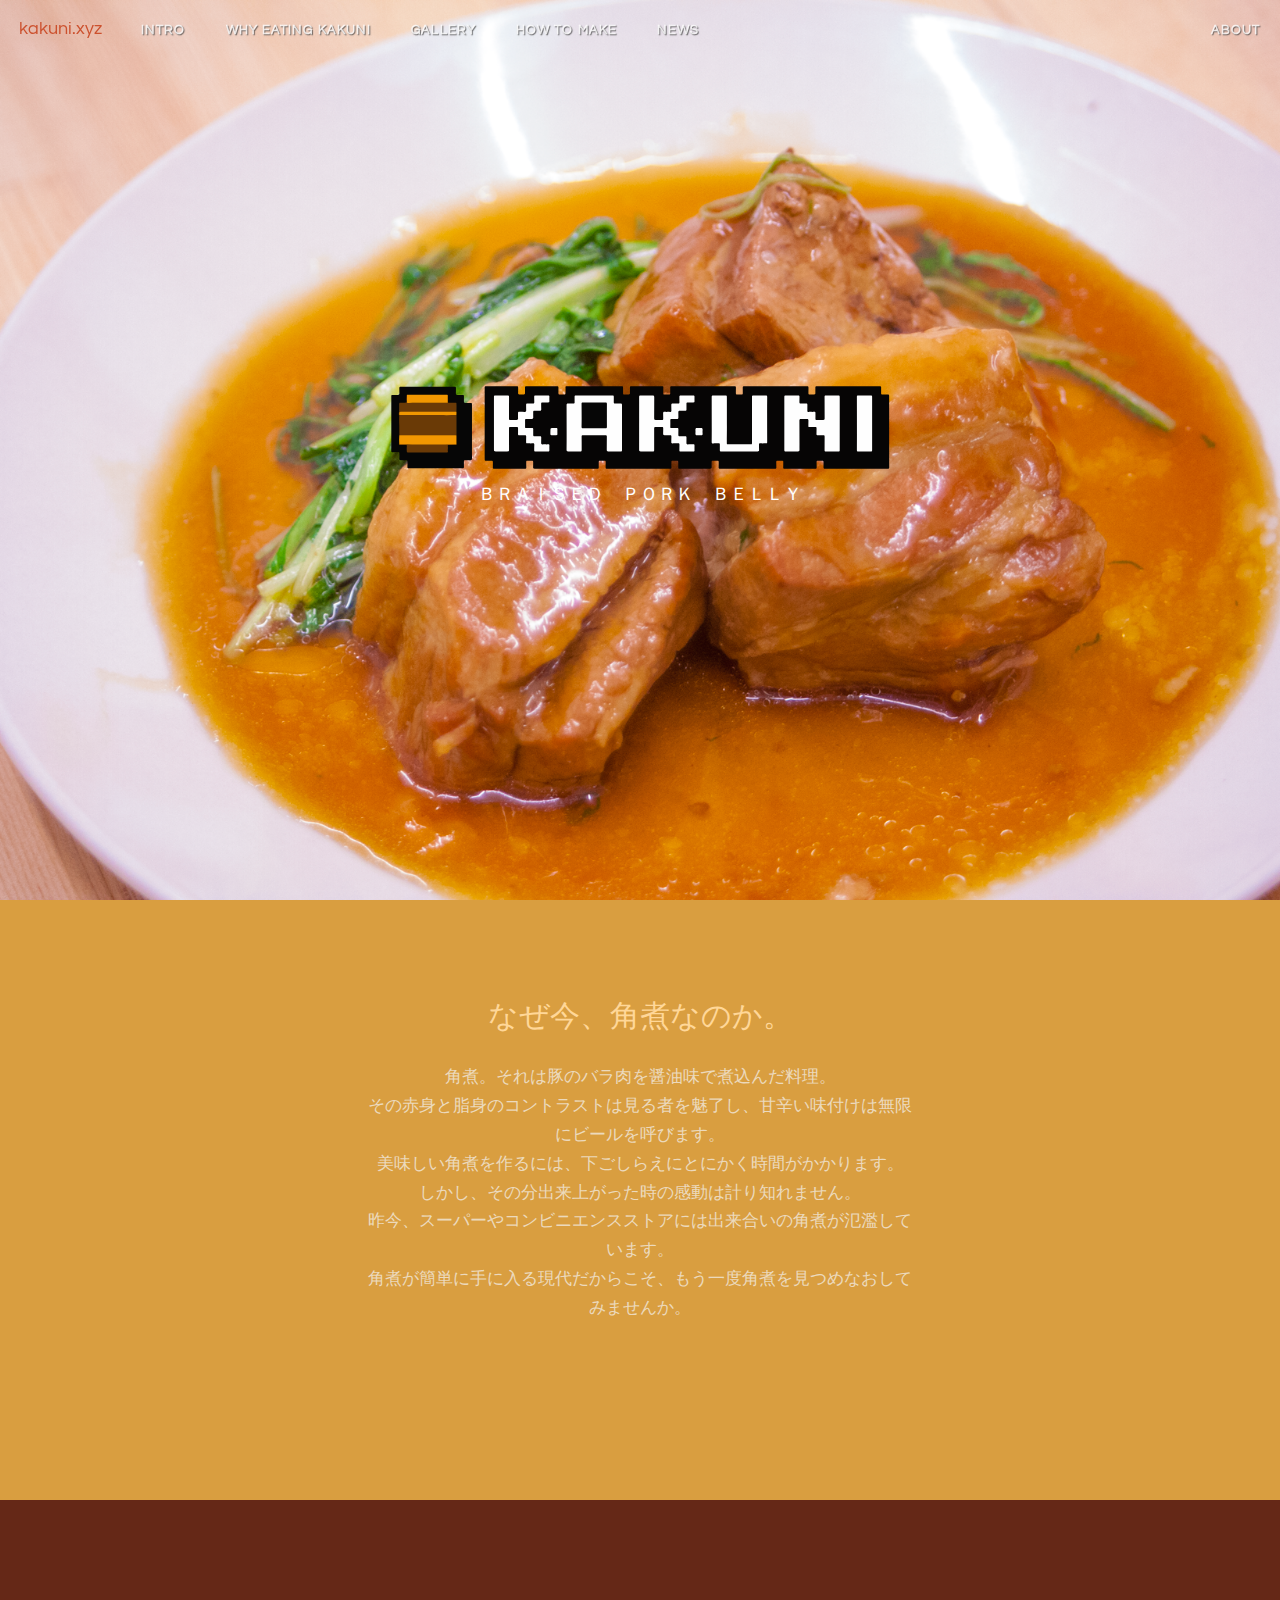
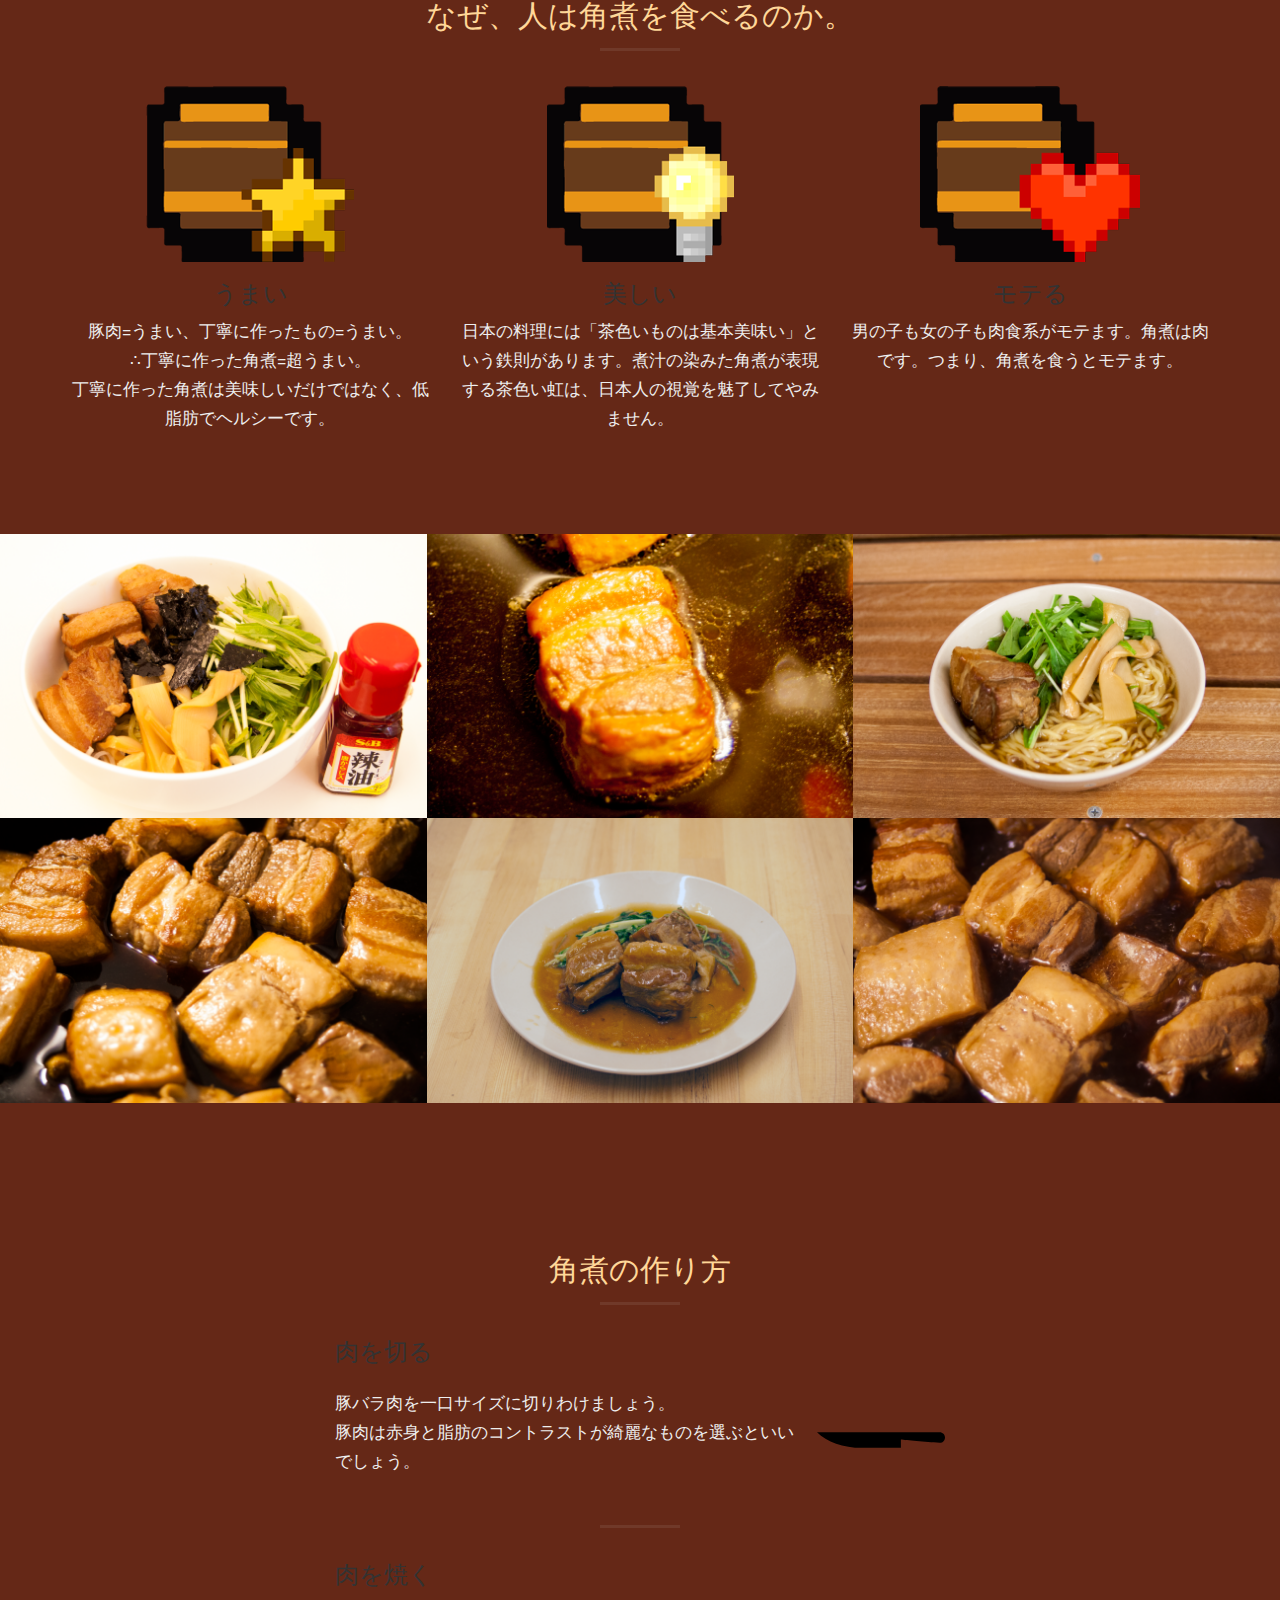
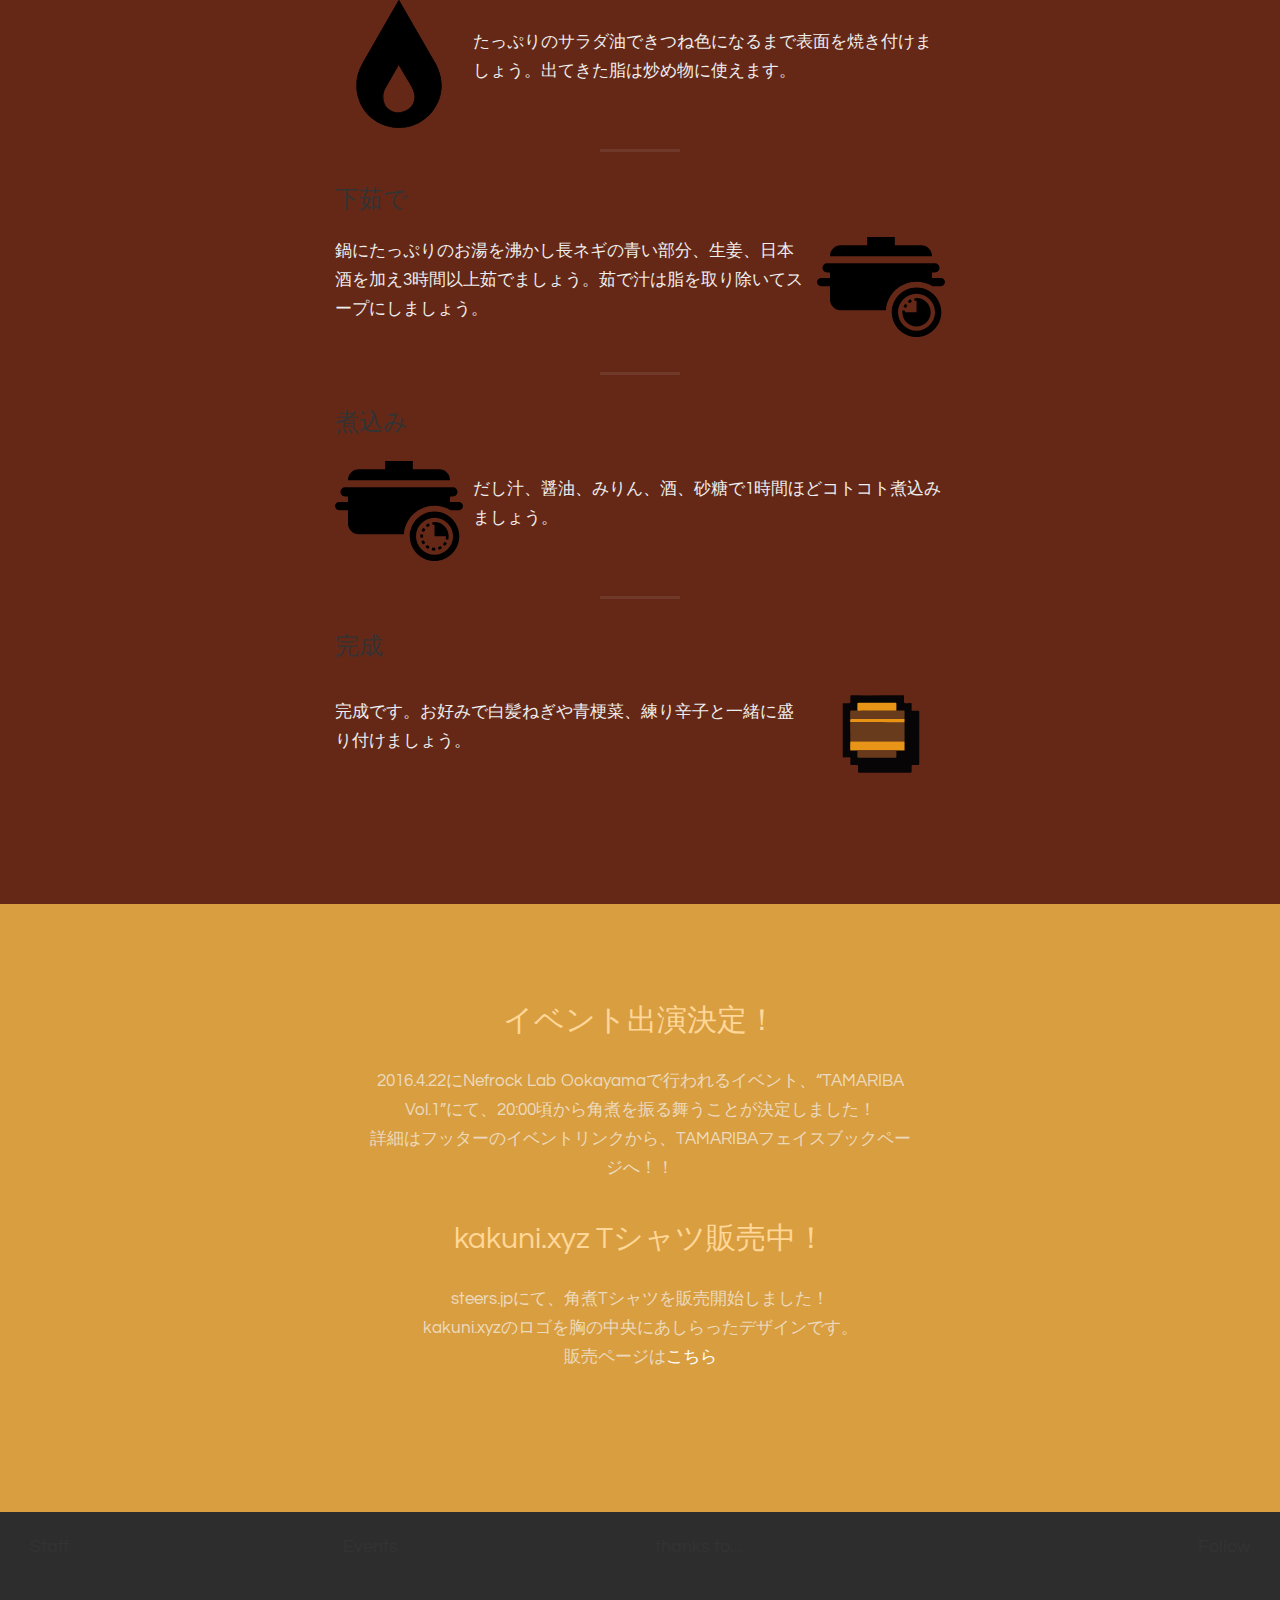
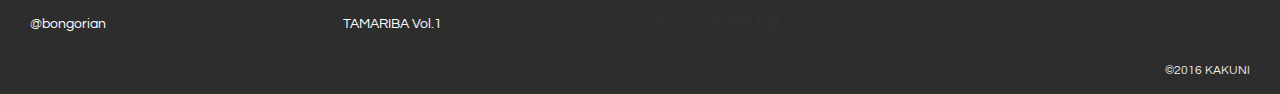
==== index.html2.html @ bc1be9c9 "test" ====
<!DOCTYPE html>
<html>
  <head>
    <meta charset="utf-8">
    <title>kakuni.xyz</title>
    <meta name="viewport" content="width=device-width, initial-scale=1.0">
    <meta name="generator" content="Codeply">
    <link rel="stylesheet" href="//maxcdn.bootstrapcdn.com/bootstrap/3.3.4/css/bootstrap.min.css" />
    <link href="//cdnjs.cloudflare.com/ajax/libs/animate.css/3.1.1/animate.min.css" rel="stylesheet" />
    <link rel="stylesheet" href="//code.ionicframework.com/ionicons/2.0.1/css/ionicons.min.css" />
    <link rel="stylesheet" href="css/styles.css" />
  </head>
  <body>
    <nav id="topNav" class="navbar navbar-default navbar-fixed-top">
        <div class="container-fluid">
            <div class="navbar-header">
                <button type="button" class="navbar-toggle collapsed" data-toggle="collapse" data-target="#bs-navbar">
                    <span class="sr-only">Toggle navigation</span>
                    <span class="icon-bar"></span>
                    <span class="icon-bar"></span>
                    <span class="icon-bar"></span>
                </button>
                <a class="navbar-brand page-scroll" href="#first">kakuni.xyz</a>
            </div>
            <div class="navbar-collapse collapse" id="bs-navbar">
                <ul class="nav navbar-nav">
                    <li>
                        <a class="page-scroll" href="#one">Intro</a>
                    </li>
                    <li>
                        <a class="page-scroll" href="#two">Why Eating kakuni</a>
                    </li>
                    <li>
                        <a class="page-scroll" href="#three">Gallery</a>
                    </li>
                    <li>
                        <a class="page-scroll" href="#four">How to Make</a>
                    </li>
                     <li>
                        <a class="page-scroll" href="#five">NEWS</a>
                    </li>
                    <!-- <li>
                        <a class="page-scroll" href="#last">Contact</a>
                    </li> -->
                </ul>
                <ul class="nav navbar-nav navbar-right">
                    <li>
                        <a class="page-scroll" data-toggle="modal" title="About kakuni.xyz" href="#aboutModal">About</a>
                    </li>
                </ul>
            </div>
        </div>
    </nav>
    <header id="first">
        <div class="header-content">
            <div class="inner">
                <object type="image/svg+xml" data="/logomark.svg" class="kakuni"></object>
                <h4>ＢＲＡＩＳＥＤ　ＰＯＲＫ　ＢＥＬＬＹ</h4>
            </div>
        </div>
        <video autoplay="" loop="" class="fillWidth fadeIn wow collapse in" data-wow-delay="1.5s"  id="video-background" preload="none">
            <source src="/kakuni.mp4"type="video/mp4">あなたのブラウザはvideoタグに対応していないため、ブラウザのアップデートをおすすめします。
        </video>
    </header>
    <section class="bg-primary" id="one">
        <div class="container">
            <div class="row">
                <div class="col-lg-6 col-lg-offset-3 col-md-8 col-md-offset-2 text-center">
                    <h2 class="margin-top-0 text-primary">なぜ今、角煮なのか。</h2>
                    <br>
                    <p class="text-faded">
                    角煮。それは豚のバラ肉を醤油味で煮込んだ料理。
                    <br>
                    その赤身と脂身のコントラストは見る者を魅了し、甘辛い味付けは無限にビールを呼びます。
                    <br>
                    美味しい角煮を作るには、下ごしらえにとにかく時間がかかります。<br>しかし、その分出来上がった時の感動は計り知れません。
                    <br>
                    昨今、スーパーやコンビニエンスストアには出来合いの角煮が氾濫しています。
                    <br>
                    角煮が簡単に手に入る現代だからこそ、もう一度角煮を見つめなおしてみませんか。
                    </p>
                </div>
            </div>
        </div>
    </section>
    <section id="two">
        <div class="container">
            <div class="row">
                <div class="col-lg-12 text-center">
                    <h2 class="margin-top-0 text-primary">なぜ、人は角煮を食べるのか。</h2>
                    <hr class="primary">
                </div>
            </div>
        </div>
        <div class="container">
            <div class="row">
                <div class="col-lg-4 col-md-4 text-center">
                    <div class="feature">
                        <img src=/img/assets/kakuni_star.png class="fadeIn" data-wow-delay=".3s">
                        <h3>うまい</h3>
                        <p class="text-muted">豚肉=うまい、丁寧に作ったもの=うまい。
                        <br>∴丁寧に作った角煮=超うまい。
                        <br>丁寧に作った角煮は美味しいだけではなく、低脂肪でヘルシーです。
                        </p>
                    </div>
                </div>
                <div class="col-lg-4 col-md-4 text-center">
                    <div class="feature">
                        <img src=/img/assets/kakuni_light.png class="fadeInUp" data-wow-delay=".2s">
                        <h3>美しい</h3>
                        <p class="text-muted">日本の料理には「茶色いものは基本美味い」という鉄則があります。煮汁の染みた角煮が表現する茶色い虹は、日本人の視覚を魅了してやみません。</p>
                    </div>
                </div>
                <div class="col-lg-4 col-md-4 text-center">
                    <div class="feature">
                        <img src=/img/assets/kakuni_heart.png class="fadeIn" data-wow-delay=".3s">
                        <h3>モテる</h3>
                        <p class="text-muted">男の子も女の子も肉食系がモテます。角煮は肉です。つまり、角煮を食うとモテます。</p>
                    </div>
                </div>
            </div>
        </div>
    </section>
    <section id="three" class="no-padding">
        <div class="container-fluid">
            <div class="row no-gutter">
                <div class="col-lg-4 col-sm-6">
                    <a href="#galleryModal" class="gallery-box" data-toggle="modal" data-src="/img/gallery/06.png">
                        <img src="/img/gallery/06.png" class="img-responsive" alt="Image 1">
                        <div class="gallery-box-caption">
                            <div class="gallery-box-content">
                                <div>
                                    <i class="icon-lg ion-ios-search"></i>
                                    角煮油そば
                                </div>
                            </div>
                        </div>
                    </a>
                </div>
                <div class="col-lg-4 col-sm-6">
                    <a href="#galleryModal" class="gallery-box" data-toggle="modal" data-src="/img/gallery/05.png">
                        <img src="/img/gallery/05.png" class="img-responsive" alt="Image 2">
                        <div class="gallery-box-caption">
                            <div class="gallery-box-content">
                                <div>
                                    <i class="icon-lg ion-ios-search"></i>
                                    角煮アップ
                                </div>
                            </div>
                        </div>
                    </a>
                </div>
                <div class="col-lg-4 col-sm-6">
                    <a href="#galleryModal" class="gallery-box" data-toggle="modal" data-src="/img/gallery/04.png">
                        <img src="/img/gallery/04.png" class="img-responsive" alt="Image 3">
                        <div class="gallery-box-caption">
                            <div class="gallery-box-content">
                                <div>
                                    <i class="icon-lg ion-ios-search"></i>
                                    角煮ラーメン
                                </div>
                            </div>
                        </div>
                    </a>
                </div>
                <div class="col-lg-4 col-sm-6">
                    <a href="#galleryModal" class="gallery-box" data-toggle="modal" data-src="/img/gallery/03.png">
                        <img src="/img/gallery/03.png" class="img-responsive" alt="Image 4">
                        <div class="gallery-box-caption">
                            <div class="gallery-box-content">
                                <div>
                                    <i class="icon-lg ion-ios-search"></i>
                                    角煮達 1
                                </div>
                            </div>
                        </div>
                    </a>
                </div>
                <div class="col-lg-4 col-sm-6">
                    <a href="#galleryModal" class="gallery-box" data-toggle="modal" data-src="/img/gallery/01.png">
                        <img src="/img/gallery/01.png" class="img-responsive" alt="Image 5">
                        <div class="gallery-box-caption">
                            <div class="gallery-box-content">
                                <div>
                                    <i class="icon-lg ion-ios-search"></i>
                                    角煮
                                </div>
                            </div>
                        </div>
                    </a>
                </div>
                <div class="col-lg-4 col-sm-6">
                    <a href="#galleryModal" class="gallery-box" data-toggle="modal" data-src="/img/gallery/02.png">
                        <img src="/img/gallery/02.png" class="img-responsive" alt="Image 6">
                        <div class="gallery-box-caption">
                            <div class="gallery-box-content">
                                <div>
                                    <i class="icon-lg ion-ios-search"></i>
                                    角煮達 2
                                </div>
                            </div>
                        </div>
                    </a>
                </div>
            </div>
        </div>
    </section>
    <section class="container-fluid" id="four">
        <div class="row">
            <div class="col-xs-10 col-xs-offset-1 col-sm-6 col-sm-offset-3 col-md-6 col-md-offset-3">
                <h2 class="text-center text-primary">角煮の作り方</h2>
                <hr>
                <div class="media wow fadeInRight">
                    <h3>肉を切る</h3>
                    <div class="media-body media-middle">
                        <p>豚バラ肉を一口サイズに切りわけましょう。
                        <br>豚肉は赤身と脂肪のコントラストが綺麗なものを選ぶといいでしょう。</p>
                    </div>
                    <div class="media-right">
                        <object type="image/svg+xml" class="icon-lg" data="/img/assets/cut.svg" ></object>
                    </div>
                </div>
                <hr>
                <div class="media wow fadeIn">
                    <h3>肉を焼く</h3>
                    <div class="media-left">
                        <object type="image/svg+xml" class="icon-lg" data="/img/assets/fire.svg" ></object>
                    </div>
                    <div class="media-body media-middle">
                        <p>たっぷりのサラダ油できつね色になるまで表面を焼き付けましょう。出てきた脂は炒め物に使えます。</p>
                    </div>
                </div>
                <hr>
                <div class="media wow fadeInRight">
                    <h3>下茹で</h3>
                    <div class="media-body media-middle">
                        <p>鍋にたっぷりのお湯を沸かし長ネギの青い部分、生姜、日本酒を加え3時間以上茹でましょう。茹で汁は脂を取り除いてスープにしましょう。</p>
                    </div>
                    <div class="media-right">
                    <object type="image/svg+xml" class="icon-lg" data="/img/assets/shitayude.svg" ></object>
                    </div>
                </div>
                <hr>
                <div class="media wow fadeIn">
                    <h3>煮込み</h3>
                    <div class="media-left">
                        <object type="image/svg+xml" class="icon-lg" data="/img/assets/nikomi.svg"></object>
                    </div>
                    <div class="media-body media-middle">
                        <p>だし汁、醤油、みりん、酒、砂糖で1時間ほどコトコト煮込みましょう。</p>
                    </div>
                </div>
                <hr>
                <div class="media wow fadeInRight">
                    <h3>完成</h3>
                    <div class="media-body media-middle">
                        <p>完成です。お好みで白髪ねぎや青梗菜、練り辛子と一緒に盛り付けましょう。</p>
                    </div>
                    <div class="media-right">
                        <object type="image/svg+xml" data="/img/assets/kakuni.svg" width="128px" height="128px"></object>
                    </div>
                </div>
            </div>
        </div>
    </section>
    <section class="bg-primary" id="five">
        <div class="container">
            <div class="row">
                <div class="col-lg-6 col-lg-offset-3 col-md-8 col-md-offset-2 text-center">
                    <h2 class="margin-top-0 text-primary">イベント出演決定！</h2>
                    <br>
                    <p class="text-faded">
                        2016.4.22にNefrock Lab Ookayamaで行われるイベント、“TAMARIBA Vol.1”にて、20:00頃から角煮を振る舞うことが決定しました！
                        <br>
                        詳細はフッターのイベントリンクから、TAMARIBAフェイスブックページへ！！
                    </p>
                    <br>
                    <h2 class="margin-top-0 text-primary">kakuni.xyz Tシャツ販売中！</h2>
                     <br>
                    <p class="text-faded">
                        steers.jpにて、角煮Tシャツを販売開始しました！
                        <br>
                        kakuni.xyzのロゴを胸の中央にあしらったデザインです。
                        <br>
                        販売ページは<a href="https://steers.jp/c/kakuni">こちら</a>
                    </p>
                    <br>
                </div>
            </div>
        </div>
    </section>
     <!-- <section class="container-fluid" id="five">
        <div class="row">
            <div class="col-xs-10 col-xs-offset-1 col-sm-6 col-sm-offset-3 col-md-4 col-md-offset-4">
                <h2 class="text-center text-primary">角煮の作り方</h2>
                <hr>
                <div class="media wow fadeInRight">
                    <h3>Simple</h3>
                    <div class="media-body media-middle">
                        <p>What could be easier? Get started fast with this landing page starter theme.</p>
                    </div>
                    <div class="media-right">
                        <i class="icon-lg ion-ios-bolt-outline"></i>
                    </div>
                </div>
                <hr>
                <div class="media wow fadeIn">
                    <h3>Free</h3>
                    <div class="media-left">
                        <a href="#alertModal" data-toggle="modal" data-target="#alertModal"><i class="icon-lg ion-ios-cloud-download-outline"></i></a>
                    </div>
                    <div class="media-body media-middle">
                        <p>Yes, please. Grab it for yourself, and make something awesome with this.</p>
                    </div>
                </div>
                <hr>
                <div class="media wow fadeInRight">
                    <h3>Unique</h3>
                    <div class="media-body media-middle">
                        <p>Because you don't want your Bootstrap site, to look like a Bootstrap site.</p>
                    </div>
                    <div class="media-right">
                        <i class="icon-lg ion-ios-snowy"></i>
                    </div>
                </div>
                <hr>
                <div class="media wow fadeIn">
                    <h3>Popular</h3>
                    <div class="media-left">
                        <i class="icon-lg ion-ios-heart-outline"></i>
                    </div>
                    <div class="media-body media-middle">
                        <p>There's good reason why Bootstrap is the most used frontend framework in the world.</p>
                    </div>
                </div>
                <hr>
                <div class="media wow fadeInRight">
                    <h3>Tested</h3>
                    <div class="media-body media-middle">
                        <p>Bootstrap is matured and well-tested. It's a stable codebase that provides consistency.</p>
                    </div>
                    <div class="media-right">
                        <i class="icon-lg ion-ios-flask-outline"></i>
                    </div>
                </div>
            </div>
        </div>
    </section> -->
    <footer id="footer">
        <div class="container-fluid">
            <div class="row">
                <div class="col-xs-6 col-sm-3 column">
                    <h4>Staff</h4>
                    <br>
                    <br>
                    <h5><a href="http://bongorian.com">@bongorian</a></h5>
                </div>
                <div class="col-xs-6 col-sm-3 column">
                    <h4>Events</h4>
                    <br>
                    <br>
                    <h5><a href="https://www.facebook.com/events/471604323050695/">TAMARIBA Vol.1</a></h5>
                </div>
                <div class="col-xs-12 col-sm-3 column">
                    <h4>thanks to...</h4>
                    <br>
                    <br>
                    <h5>すべての角煮好き達</h5>
                </div>
                <div class="col-xs-12 col-sm-3 text-right">
                    <h4>Follow</h4>
                    <ul class="list-inline">
                      <li><a rel="nofollow" href="" title="Twitter"><i class="icon-lg ion-social-twitter-outline"></i></a>&nbsp;</li>
                      <li><a rel="nofollow" href="https://www.facebook.com/events/471604323050695/" title="Facebook"><i class="icon-lg ion-social-facebook-outline"></i></a>&nbsp;</li>
                    </ul>
                </div>
            </div>
            <br/>
            <span class="pull-right text-muted small">©2016 KAKUNI</span>
        </div>
    </footer>
    <div id="galleryModal" class="modal fade" tabindex="-1" role="dialog" aria-hidden="true">
        <div class="modal-dialog modal-lg">
        <div class="modal-content">
        	<div class="modal-body">
        		<img src="//placehold.it/1200x700/222?text=..." id="galleryImage" class="img-responsive" />
        		<p>
        		    <br/>
        		    <button class="btn btn-primary btn-lg center-block" data-dismiss="modal" aria-hidden="true">閉じる<i class="ion-android-close"></i></button>
        		</p>
        	</div>
        </div>
        </div>
    </div>
    <div id="aboutModal" class="modal fade" tabindex="-1" role="dialog" aria-hidden="true">
        <div class="modal-dialog">
        <div class="modal-content">
        	<div class="modal-body">
        		<h2 class="text-center">kakuni.xyzについて</h2>
        		<h5 class="text-center">
        		  “角煮好きの、角煮好きによる、ただの悪ふざけ”
        		</h5>
                <img src="/img/fujiwara.jpg"　width="240px" height="240px">
        		<p class="text-justify">
                    <br>
        		    kakuni.xyzは藤原知幾による角煮の啓蒙サイトです。
                    <br>
                    藤原知幾  (Tomonori FUJIWARA)
                    <br>
                    1992年大分県出身の角煮アーティスト。
                    <br>
                    現在は大岡山NefRock Lab. Ookayamaを拠点に、豚の角煮にとどまらず幅広い食材をテーマに創作活動を続けている。
                    <br>
                    代表作は「豚の角煮」「フライパンビビンバ」など。
                    <br>
        		</p>
        		<button class="btn btn-primary btn-lg center-block" data-dismiss="modal" aria-hidden="true"> OK </button>
        	</div>
        </div>
        </div>
    </div>
    <!--scripts loaded here from cdn for performance -->
    <script src="//ajax.googleapis.com/ajax/libs/jquery/1.9.1/jquery.min.js"></script>
    <script src="//maxcdn.bootstrapcdn.com/bootstrap/3.3.4/js/bootstrap.min.js"></script>
    <script src="//cdnjs.cloudflare.com/ajax/libs/jquery-easing/1.3/jquery.easing.min.js"></script>
    <script src="//cdnjs.cloudflare.com/ajax/libs/wow/1.1.2/wow.js"></script>
    <script src="js/scripts.js"></script>
  </body>
</html>
---- css/styles.css ----
/*

Landing Zero theme - A free landing page theme from BootstrapZero
http://www.bootstrapzero.com

*/

@import url(https://fonts.googleapis.com/css?family=Questrial);
@import url(http://fonts.googleapis.com/css?family=Dancing+Script:700);


@font-face {
  font-family: 'MisakiGothic';
  src: url('fonts/MisakiGothic.woff') format('woff'),
       url('fonts/MisakiGothic.ttf') format('truetype'),
       url('fonts/MisakiGothic.svg#MisakiGothic') format('svg');
  font-weight: normal;
  font-style: normal;
}


html,
body {
    width: 100%;
    height: 100%;
}

body {
    font-family: 'Questrial','Helvetica Neue',Arial,sans-serif;
    background-color: #652817; //背景色
    color: #d3d3d3;
    webkit-tap-highlight-color: #222;
}

hr {
    max-width: 80px;
    border-width: 3px;
    opacity: 0.09;
    margin-top: 15px;
    margin-bottom: 15px;
}

hr.light {
    border-color: #fff;
}

a {
    color: #ffffff; //リンクの色
    -webkit-transition: all .35s;
    -moz-transition: all .35s;
    transition: all .35s;
}

a:hover,
a:focus {
    color: #; //リンクのhover後
    outline: 0; 
}

h1,h2,h3,h4,h5,h6, {
    font-family: 'MisakiGothic';
    color: #777;
}

p {
    font-size: 17px;
    line-height: 1.7;
    margin-bottom: 20px;
    color: #eee;
}

.kakuni{
    width:50%;
}

.wide-space {
    letter-spacing: 1.6px;
}

.icon-lg {
    font-size: 50px;
    line-height: 18px;
}

.bg-primary {
    background-color: #d99e40;
}

.bg-dark {
    color: #eee;
    background-color: #222;
}

.cursive {
    font-family: 'Dancing Script', cursive;
    text-transform: none;
}

.text-faded {
    color: rgba(245,245,245,0.7);
}

.text-dark, .text-muted {
    color: #eee;
}

.text-primary {
    color: #FFD798;
}

.modal-content {
    background-color: #d99e40;
}

#aboutModal img{
    border-radius: 240px;
  -webkit-border-radius: 240px;
  -moz-border-radius: 240px;
}

section {
    padding: 70px 0;
}

aside {
    padding: 50px 0;
}

footer {
    padding: 15px;
}

.no-padding {
    padding: 0;
}

.navbar-default {
    border-color: rgba(35,35,35,.05);
    font-family: 'Questrial','Helvetica Neue',Arial,sans-serif;
    background-color: #d99e40; //
    -webkit-transition: all .4s;
    -moz-transition: all .4s;
    transition: all .4s;
}

.navbar-header > .navbar-brand {
    font-family: 'Questrial','Helvetica Neue',Arial,sans-serif;
    color: #FFD798;
    padding: 15px;
    -webkit-transition: padding .2s ease-in;
    -moz-transition: padding .2s ease-in;
    transition: padding .2s ease-in;
}

.navbar-header > .navbar-brand:hover,
.navbar-header > .navbar-brand:focus {
    color: #652817;
}

.navbar-default .navbar-toggle:focus, .navbar-default .navbar-toggle:hover {
    background-color: #ddd; //ボタンの背景色
}
.navbar-default .navbar-toggle, .navbar-default .navbar-collapse {
    border-color: transparent;
}

.navbar-default .nav > li>a,
.navbar-default .nav>li>a:focus {
    text-transform: uppercase;
    font-size: 13px;
    font-weight: 700;
    /*color: #eee;*/
}

.navbar-default .nav > li>a:hover,
.navbar-default .nav>li>a:focus:hover {
    color: #FFD798;
}

.navbar-default .nav > li.active>a,
.navbar-default .nav>li.active>a:focus {
    color: #FFD798 !important;
    background-color: transparent;
}

.navbar-default .nav > li.active>a:hover,
.navbar-default .nav>li.active>a:focus:hover
{
    background-color: transparent;
}

.icon-lg{
    width:128px;
    height:128px;
}


@media(min-width:768px) {
    .navbar-default {
        border-color: transparent;
        background-color: transparent;
        min-height: 60px;
    }

    .navbar-header > .navbar-brand {
        color: rgba(255,255,255,0.7);
        padding: 19px;
    }

    .navbar-default .navbar-header .navbar-brand:hover,
    .navbar-default .navbar-header .navbar-brand:focus {
        color: #CC512E;
    }

    .navbar-default .nav > li>a,
    .navbar-default .nav>li>a:focus {
        color: rgba(255,255,255,0.8);
        padding: 20px;
        letter-spacing: 1.1px;
        text-shadow: 1px 1px 1px rgba(60,60,60,0.7);
    }

    .navbar-default .nav > li>a:hover,
    .navbar-default .nav>li>a:focus:hover {
        color: #fefefe;
    }

    .navbar-default.affix {
        border-color: rgba(34,34,34,.05);
        background-color: #222;
    }

    .navbar-default.affix .navbar-header .navbar-brand {
        font-size: 15px;
        color: #FFD798;
        padding: 20px;
        letter-spacing: 1px;
    }

    .navbar-default.affix .navbar-header .navbar-brand:hover,
    .navbar-default.affix .navbar-header .navbar-brand:focus {
        color: #652817;
    }

    .navbar-default.affix .nav > li>a,
    .navbar-default.affix .nav>li>a:focus {
        color: #ddd;
        text-shadow: 1px 1px 1px rgba(30,30,30,0.7);
    }

    .navbar-default.affix .nav > li>a:hover,
    .navbar-default.affix .nav>li>a:focus:hover {
        color: #FFD798;
    }
}

header {
    position: relative;
    min-height: auto;
    text-align: center;
    color: #fff;
    width: 100%;
    background-color: #c9c9c9;
    background-image: url('/img/kakuni.png');
    background-position: center;
    -webkit-background-size: cover;
    -moz-background-size: cover;
    background-size: cover;
    -o-background-size: cover;
}

header .header-content {
    position: relative;
    width: 100%;
    padding: 100px 15px;
    text-align: center;
    z-index: 2;
}

header .header-content .inner h1 {
    margin-top: 0;
    margin-bottom: 0;
}

header .header-content .inner p {
    margin-bottom: 50px;
    font-size: 16px;
    font-weight: 300;
    color: rgba(255,255,255,0.7);
}

#video-background {
  position: absolute;
  right: 0; 
  bottom: 0;
  min-width: 100%; 
  min-height: 100%;
  width: auto; 
  height: auto;
  z-index: 1;
}

#video-background.collapsing {
  display:none;
}

footer {
    background-color:#2d2d2d;
}

@media(min-width:768px) {
    .icon-lg {
        font-size: 80px;
    }
    
    header {
        min-height: 100%;
    }

    header .header-content {
        position: absolute;
        top: 50%;
        padding: 0 50px;
        -webkit-transform: translateY(-50%);
        -ms-transform: translateY(-50%);
        transform: translateY(-50%);
    }

    header .header-content .inner {
        margin-right: auto;
        margin-left: auto;
        max-width: 1000px;
    }

    header .header-content .inner h1 {
        font-size: 53px;
    }

    header .header-content .inner p {
        margin-right: auto;
        margin-left: auto;
        max-width: 80%;
        font-size: 18px;
    }

    
    section {
        min-height: 600px;
        padding: 100px 0;
    }

}

.form-control {
    display: block;
    width: 100%;
    height: 35px;
    padding: 6px 12px;
    font-size: 14px;
    line-height: 1.5;
    color: #eee;
    background-color: #36333d;
    background-image: none;
    border: 1px solid #36333d;
    border-radius: 4px;
    box-shadow: inset 0 1px 1px rgba(0, 0, 0, 0.075);
    transition: border-color ease-in-out .15s, box-shadow ease-in-out .15s;
}

.form-control:focus {
    color: #222;
    background-color: #ccc;
    box-shadow: none;
}

textarea {
    resize: none;
}

.margin-top-0 {
    margin-top: 0;
}

.feature {
    margin: 50px auto 0;
    max-width: 400px;
}

@media(min-width:992px) {
    .feature {
        margin: 20px auto 0;
    }
}

.feature p {
    margin-bottom: 0;
}

.call-to-action h2 {
    margin: 0 auto 20px;
}

.gallery-box {
    display: block;
    position: relative;
    margin: 0 auto;
    max-width: 650px;
    overflow:hidden;
}

.gallery-box .gallery-box-caption {
    display: block;
    position: absolute;
    bottom: 0;
    width: 100%;
    height: 100%;
    text-align: center;
    color: #fff;
    opacity: 0;
    background: rgba(44,44,44,.8);
    -webkit-transition: all .35s;
    -moz-transition: all .35s;
    transition: all .35s;
}

.gallery-box .gallery-box-caption .gallery-box-content {
    position: absolute;
    top: 50%;
    width: 100%;
    text-align: center;
    transform: translateY(-50%);
}

.gallery-box:hover .gallery-box-caption {
    opacity: 1;
}

.gallery-box:hover img {
    -webkit-transform: scale(1.1);
    -ms-transform: scale(1.1);
    transform: scale(1.1);
}

.gallery-box img {
    -webkit-transition: all 300ms ease-in-out;
    transition: all 300ms ease-in-out;
}

.no-gutter > [class*=col-] {
    padding-right: 0;
    padding-left: 0;
}

.btn-default {
    border-color: #fff;
    color: #222;
    background-color: #fff;
    -webkit-transition: all .35s;
    -moz-transition: all .35s;
    transition: all .35s;
}

.btn-default:hover,
.btn-default:focus,
.btn-default.focus,
.btn-default:active,
.btn-default.active,
.open > .dropdown-toggle.btn-default {
    border-color: #ededed;
    color: #222;
    background-color: #f2f2f2;
    opacity: 0.7;
}

.btn-default:active,
.btn-default.active,
.open > .dropdown-toggle.btn-default {
    background-image: none;
}

.btn-default.disabled,
.btn-default[disabled],
fieldset[disabled] .btn-default,
.btn-default.disabled:hover,
.btn-default[disabled]:hover,
fieldset[disabled] .btn-default:hover,
.btn-default.disabled:focus,
.btn-default[disabled]:focus,
fieldset[disabled] .btn-default:focus,
.btn-default.disabled.focus,
.btn-default[disabled].focus,
fieldset[disabled] .btn-default.focus,
.btn-default.disabled:active,
.btn-default[disabled]:active,
fieldset[disabled] .btn-default:active,
.btn-default.disabled.active,
.btn-default[disabled].active,
fieldset[disabled] .btn-default.active {
    border-color: #fff;
    background-color: #fff;
    opacity: 0.7;
}

.btn-default .badge {
    color: #fff;
    background-color: #222;
}

.btn.btn-primary {
    background-color: transparent;
    border:1px solid #f0f0f0;
    border-color:#f0f0f0;
    -webkit-transition: all .35s;
    -moz-transition: all .35s;
    transition: all .35s;
}

.btn.btn-primary:hover {
    opacity: 0.7;
}

.btn {
    border: 0;
    border-radius: 290px;
    font-family: 'Helvetica Neue',Arial,sans-serif;
}

.btn-xl {
    padding: 15px 30px;
    font-size: 20px;
}

::-moz-selection {
    text-shadow: none;
    color: #fff;
    background: #222;
}

::selection {
    text-shadow: none;
    color: #fff;
    background: #222;
}

img::selection {
    color: #fff;
    background: 0 0;
}

img::-moz-selection {
    color: #fff;
    background: 0 0;
}
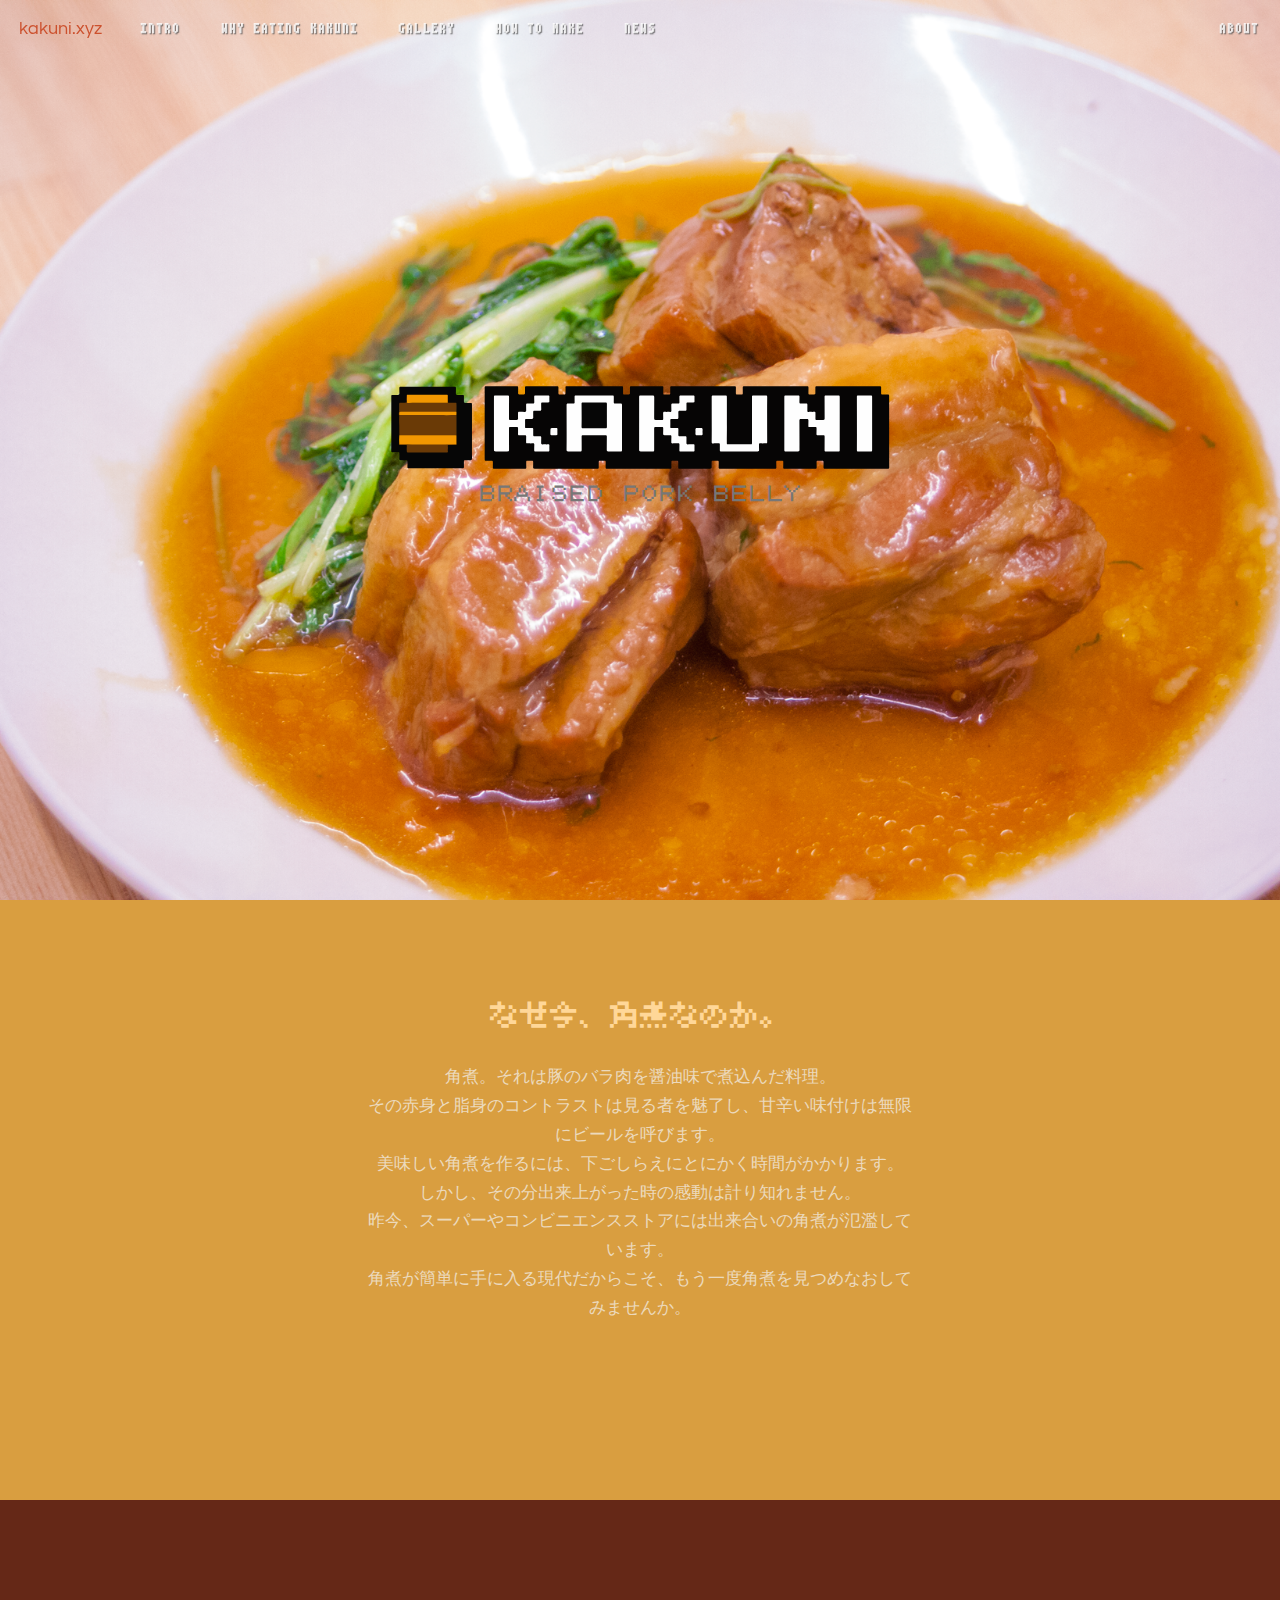
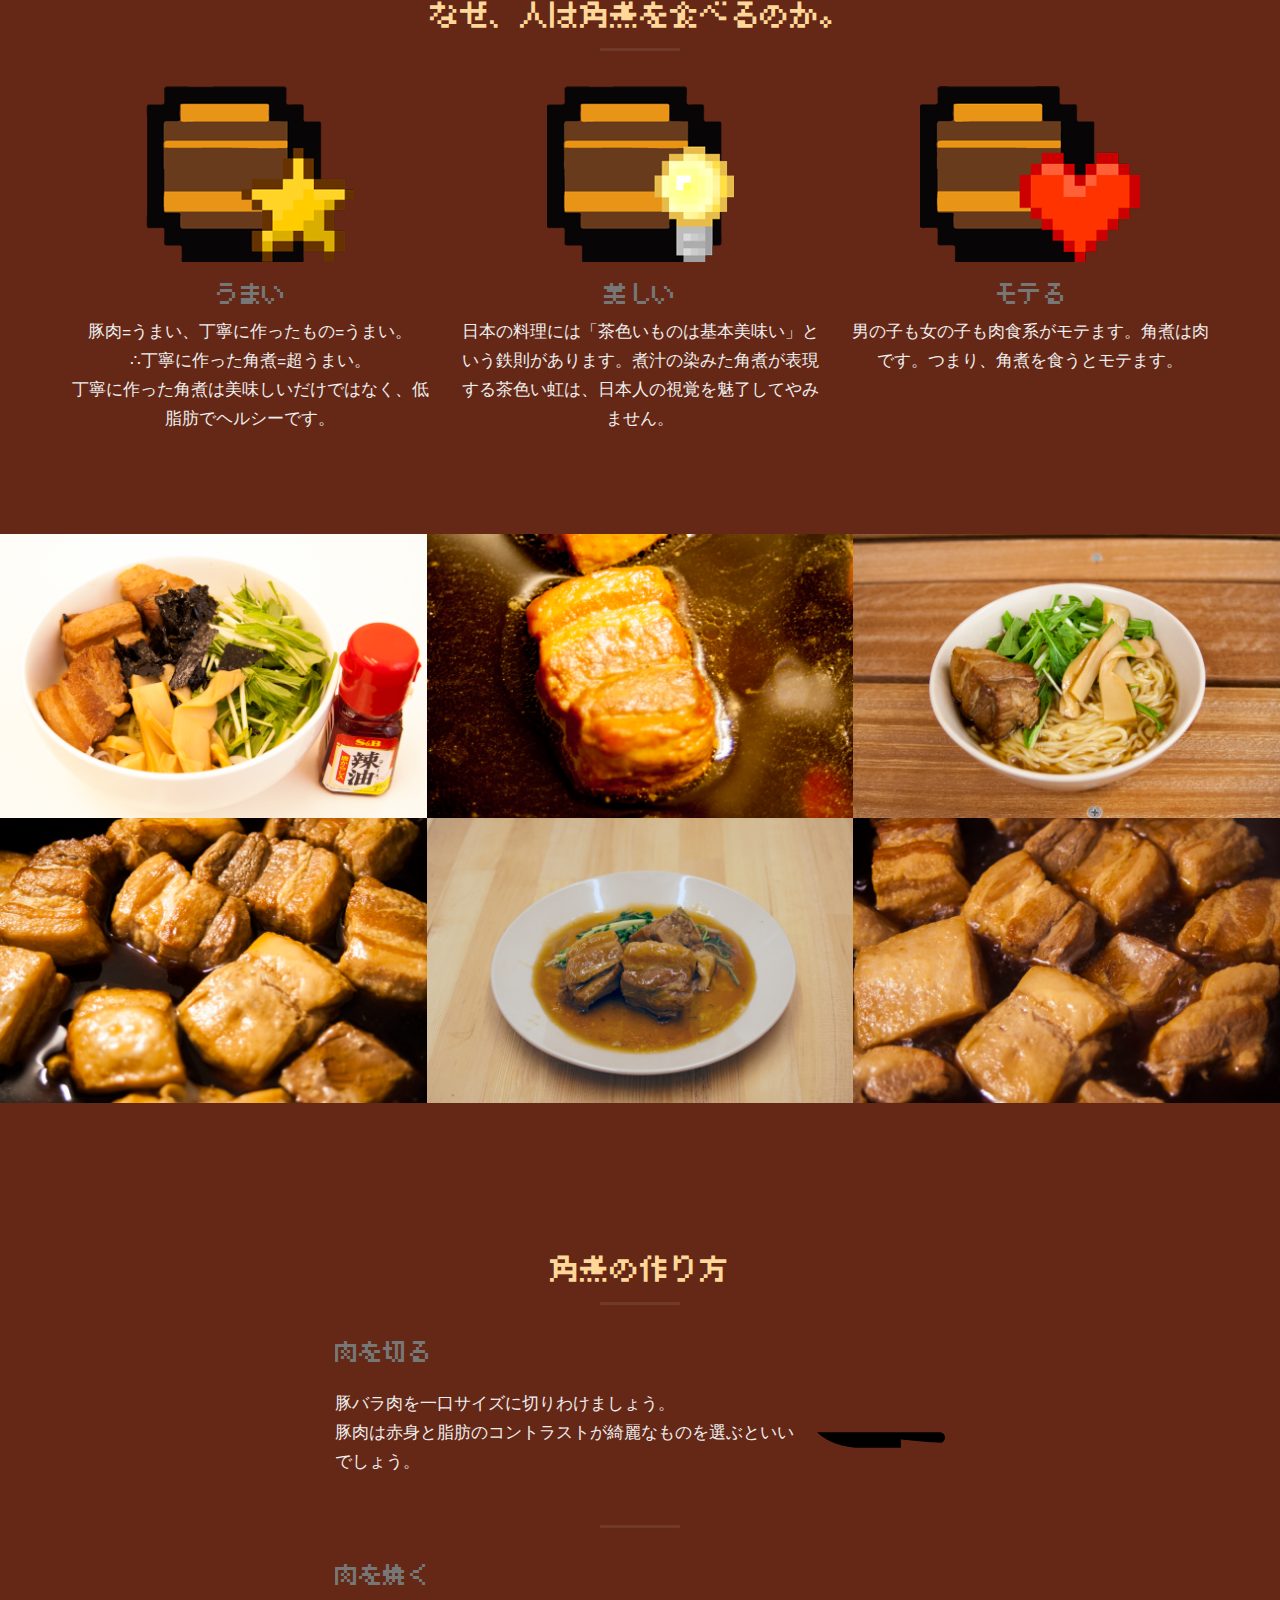
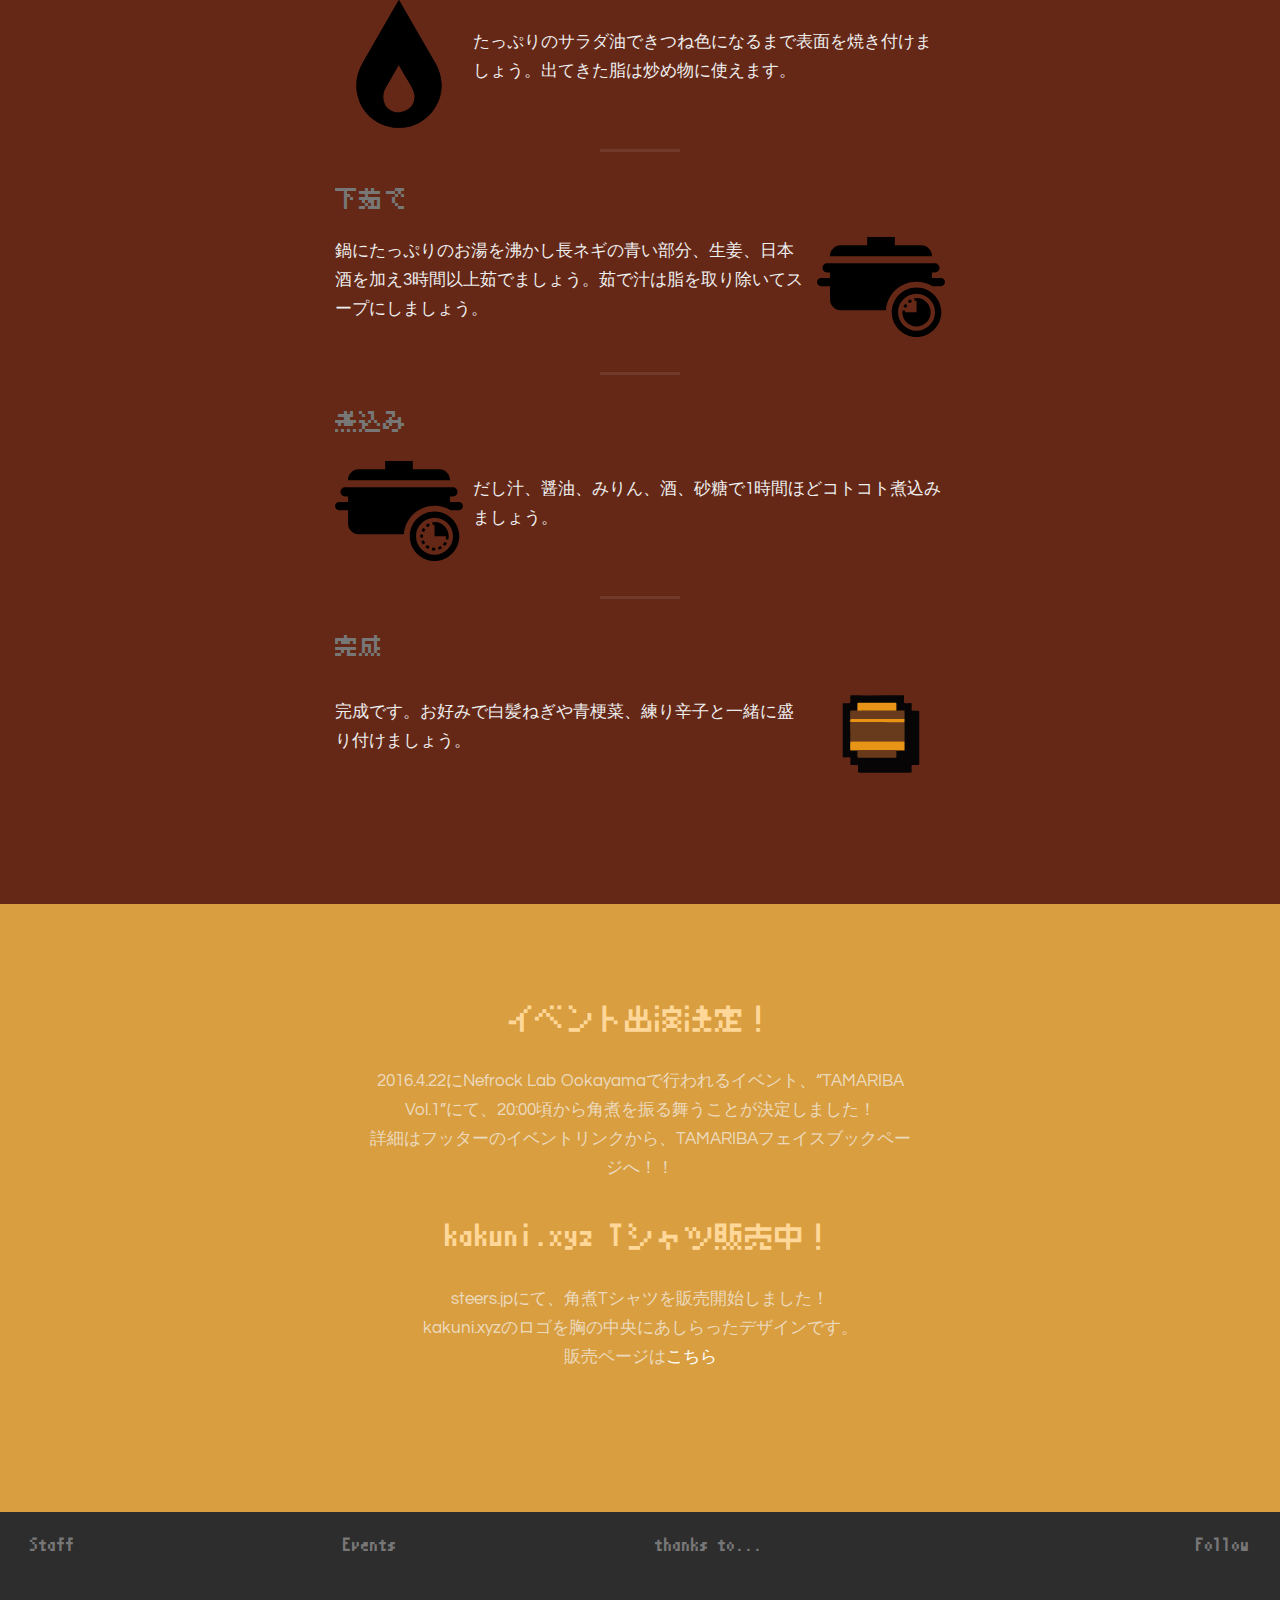
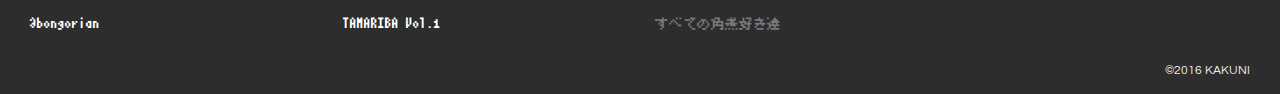
==== commit 428d03d0: "プロフ画かえた" ====
--- a/index.html2.html
+++ b/index.html2.html
@@ -400,7 +400,7 @@
         		<h5 class="text-center">
         		  “角煮好きの、角煮好きによる、ただの悪ふざけ”
         		</h5>
-                <img src="/img/fujiwara.jpg"　width="240px" height="240px">
+                <img src="/img/pig_with_cap.jpg"　width="240px" height="240px">
         		<p class="text-justify">
                     <br>
         		    kakuni.xyzは藤原知幾による角煮の啓蒙サイトです。
--- a/css/styles.css
+++ b/css/styles.css
@@ -11,11 +11,9 @@
 
 @font-face {
   font-family: 'MisakiGothic';
-  src: url('fonts/MisakiGothic.woff') format('woff'),
-       url('fonts/MisakiGothic.ttf') format('truetype'),
-       url('fonts/MisakiGothic.svg#MisakiGothic') format('svg');
-  font-weight: normal;
-  font-style: normal;
+  src: url('/fonts/MisakiGothic.woff') format('woff'),
+       url('/fonts/MisakiGothic.ttf') format('truetype'),
+       url('/fonts/MisakiGothic.svg#MisakiGothic') format('svg');
 }
 
 
@@ -57,9 +55,13 @@
     outline: 0; 
 }
 
-h1,h2,h3,h4,h5,h6, {
+h1,h2,h3,h4,h5,h6 {
     font-family: 'MisakiGothic';
     color: #777;
+}
+
+#bs-navbar a{
+    font-family: 'MisakiGothic';
 }
 
 p {
